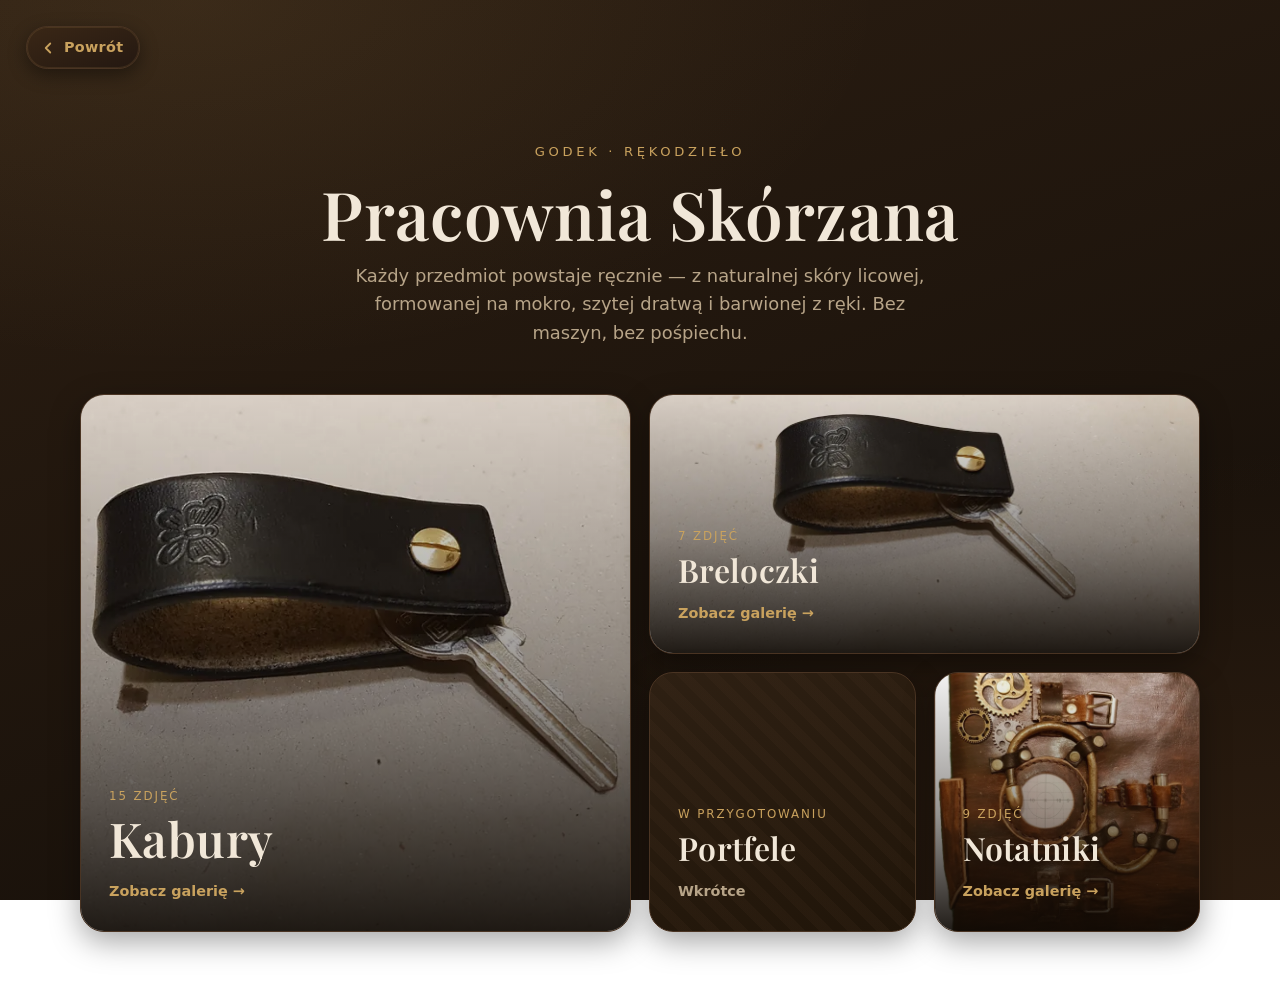
==== public_html/rekodzielo.html @ 63beb30d "Dodaj podstrone Pracownia Skorzana (galeria kabury/breloczki/notatniki) Co-Authored-By: Claude Opus " ====
<!DOCTYPE html>
<html lang="pl">
<head>
  <meta charset="UTF-8" />
  <meta name="viewport" content="width=device-width, initial-scale=1.0" />
  <meta name="description" content="Pracownia skórzana Godek — ręcznie szyte kabury, breloczki i okładki na notatniki. Skóra licowa, formowana i barwiona ręcznie." />
  <meta name="theme-color" content="#1a120b" />
  <title>Pracownia Skórzana — Godek</title>
  <link rel="preconnect" href="https://fonts.googleapis.com" />
  <link rel="preconnect" href="https://fonts.gstatic.com" crossorigin />
  <link rel="stylesheet" href="https://fonts.googleapis.com/css2?family=Playfair+Display:wght@500;600;700&display=swap" />
  <link rel="stylesheet" href="rekodzielo.css" />
</head>
<body>

  <!-- Powrót — skórzana zawieszka -->
  <a class="back-tag" href="index.html" aria-label="Powrót na stronę główną">
    <svg viewBox="0 0 24 24" width="18" height="18" aria-hidden="true"><path d="M15 18l-6-6 6-6" /></svg>
    <span>Powrót</span>
  </a>

  <main class="atelier">

    <header class="atelier__intro">
      <p class="atelier__eyebrow">Godek · rękodzieło</p>
      <h1>Pracownia Skórzana</h1>
      <p class="atelier__lead">
        Każdy przedmiot powstaje ręcznie — z naturalnej skóry licowej, formowanej na mokro,
        szytej dratwą i barwionej z ręki. Bez maszyn, bez pośpiechu.
      </p>
    </header>

    <section class="gallery" aria-label="Kategorie wyrobów skórzanych">

      <!-- KABURY — kafelek główny -->
      <article class="card card--hero" data-cat="kabury" data-count="15" tabindex="0" role="button"
               aria-label="Kabury — otwórz galerię (15 zdjęć)">
        <div class="card__media" style="background-image:url('img/skora/kabury/01.webp')"></div>
        <div class="card__overlay"></div>
        <div class="card__content">
          <span class="card__count">15 zdjęć</span>
          <h2>Kabury</h2>
          <p class="card__desc">Ręcznie szyte kabury na broń — formowane na mokro, dopasowane do modelu.</p>
          <span class="card__cta">Zobacz galerię →</span>
        </div>
      </article>

      <!-- BRELOCZKI -->
      <article class="card" data-cat="breloczki" data-count="7" tabindex="0" role="button"
               aria-label="Breloczki — otwórz galerię (7 zdjęć)">
        <div class="card__media" style="background-image:url('img/skora/breloczki/01.webp')"></div>
        <div class="card__overlay"></div>
        <div class="card__content">
          <span class="card__count">7 zdjęć</span>
          <h2>Breloczki</h2>
          <p class="card__desc">Skórzane drobiazgi z charakterem — na klucze i nie tylko.</p>
          <span class="card__cta">Zobacz galerię →</span>
        </div>
      </article>

      <!-- PORTFELE — wkrótce -->
      <article class="card card--soon" aria-label="Portfele — wkrótce">
        <div class="card__overlay"></div>
        <div class="card__content">
          <span class="card__count">w przygotowaniu</span>
          <h2>Portfele</h2>
          <p class="card__desc">Portfele i etui — galeria już wkrótce.</p>
          <span class="card__cta card__cta--muted">Wkrótce</span>
        </div>
      </article>

      <!-- NOTATNIKI -->
      <article class="card" data-cat="notatniki" data-count="9" tabindex="0" role="button"
               aria-label="Notatniki — otwórz galerię (9 zdjęć)">
        <div class="card__media" style="background-image:url('img/skora/notatniki/01.webp')"></div>
        <div class="card__overlay"></div>
        <div class="card__content">
          <span class="card__count">9 zdjęć</span>
          <h2>Notatniki</h2>
          <p class="card__desc">Okładki na notatniki — szyte i barwione ręcznie.</p>
          <span class="card__cta">Zobacz galerię →</span>
        </div>
      </article>

    </section>
  </main>

  <!-- Lightbox -->
  <div class="lightbox" id="lightbox" aria-hidden="true" role="dialog" aria-modal="true" aria-label="Galeria zdjęć">
    <button class="lightbox__close" type="button" aria-label="Zamknij">&times;</button>
    <button class="lightbox__nav lightbox__prev" type="button" aria-label="Poprzednie">&#8249;</button>
    <img class="lightbox__img" id="lightbox-img" src="" alt="" />
    <button class="lightbox__nav lightbox__next" type="button" aria-label="Następne">&#8250;</button>
    <span class="lightbox__counter" id="lightbox-counter"></span>
  </div>

  <script src="rekodzielo.js" defer></script>
</body>
</html>
---- public_html/rekodzielo.css ----
/* ============================================
   Godek — Pracownia Skórzana (podstrona)
   Ciepła, ciemna, „bespoke" estetyka
   ============================================ */
:root {
  --bg-1:    #1a120b;
  --bg-2:    #2c1e12;
  --card:    #241811;
  --border:  #4a3423;
  --brass:   #c9a25e;
  --brass-d: #a9823f;
  --text:    #f1e7d8;
  --muted:   #b7a488;
  --radius:  24px;
  --ease:    cubic-bezier(0.22, 1, 0.36, 1);
  --serif:   "Playfair Display", Georgia, "Times New Roman", serif;
  --sans:    system-ui, -apple-system, "Segoe UI", Roboto, sans-serif;
}

*, *::before, *::after { box-sizing: border-box; margin: 0; padding: 0; }

body {
  font-family: var(--sans);
  color: var(--text);
  min-height: 100vh;
  padding: clamp(16px, 4vw, 56px);
  line-height: 1.6;
  -webkit-font-smoothing: antialiased;
  /* Klimatyczne tło pracowni (CSS — brak zdjęcia warsztatu) */
  background:
    radial-gradient(120% 90% at 15% 0%, rgba(201, 162, 94, 0.10) 0%, transparent 45%),
    radial-gradient(130% 100% at 100% 100%, rgba(120, 72, 34, 0.18) 0%, transparent 50%),
    linear-gradient(160deg, var(--bg-2) 0%, var(--bg-1) 70%);
  background-attachment: fixed;
}

h1, h2 { font-family: var(--serif); font-weight: 600; letter-spacing: 0.01em; line-height: 1.1; }
a { color: inherit; text-decoration: none; }

/* ---------- Powrót — skórzana zawieszka ---------- */
.back-tag {
  position: fixed;
  top: clamp(14px, 3vw, 26px);
  left: clamp(14px, 3vw, 26px);
  z-index: 20;
  display: inline-flex;
  align-items: center;
  gap: 7px;
  padding: 9px 16px 9px 12px;
  font-size: 0.9rem;
  font-weight: 600;
  letter-spacing: 0.02em;
  color: var(--brass);
  background: linear-gradient(160deg, #3a2716, #241811);
  border: 1px solid var(--border);
  border-radius: 999px;
  box-shadow: 0 6px 18px rgba(0,0,0,0.4), inset 0 0 0 1px rgba(201,162,94,0.12);
  transition: transform 0.3s var(--ease), color 0.3s var(--ease), border-color 0.3s var(--ease);
}
.back-tag svg { fill: none; stroke: currentColor; stroke-width: 2.4; stroke-linecap: round; stroke-linejoin: round; }
.back-tag:hover { transform: translateX(-3px); color: #f0d9a6; border-color: var(--brass-d); }

/* ---------- Nagłówek ---------- */
.atelier { max-width: 1120px; margin: 0 auto; }
.atelier__intro { text-align: center; padding: clamp(48px, 9vw, 90px) 0 clamp(28px, 5vw, 46px); }
.atelier__eyebrow {
  font-size: 0.82rem; letter-spacing: 0.28em; text-transform: uppercase;
  color: var(--brass); margin-bottom: 0.9rem;
}
.atelier__intro h1 {
  font-size: clamp(2.4rem, 6.5vw, 4.2rem);
  color: var(--text);
  margin-bottom: 0.7rem;
}
.atelier__lead {
  max-width: 52ch; margin: 0 auto;
  color: var(--muted); font-size: clamp(1rem, 1.4vw, 1.12rem);
}

/* ---------- Bento galeria ---------- */
.gallery {
  display: grid;
  gap: 18px;
  grid-template-columns: repeat(4, 1fr);
  grid-template-rows: 260px 260px;
  grid-template-areas:
    "kabury kabury breloczki breloczki"
    "kabury kabury portfele  notatniki";
}
.card:nth-child(1) { grid-area: kabury; }
.card:nth-child(2) { grid-area: breloczki; }
.card:nth-child(3) { grid-area: portfele; }
.card:nth-child(4) { grid-area: notatniki; }

/* ---------- Kafelek ---------- */
.card {
  position: relative;
  border-radius: var(--radius);
  border: 1px solid var(--border);
  overflow: hidden;
  cursor: pointer;
  background: var(--card);
  box-shadow: 0 10px 30px rgba(0,0,0,0.35);
  transition: transform 0.4s var(--ease), box-shadow 0.4s var(--ease), border-color 0.4s var(--ease);
}
.card:hover, .card:focus-visible {
  transform: translateY(-5px);
  box-shadow: 0 18px 44px rgba(0,0,0,0.5);
  border-color: var(--brass-d);
  outline: none;
}

.card__media {
  position: absolute; inset: 0;
  background-size: cover;
  background-position: center;
  transition: transform 0.7s var(--ease);
}
.card:hover .card__media, .card:focus-visible .card__media { transform: scale(1.07); }

.card__overlay {
  position: absolute; inset: 0;
  background: linear-gradient(to top, rgba(15,10,5,0.92) 0%, rgba(20,14,8,0.45) 45%, rgba(20,14,8,0.05) 100%);
}

.card__content {
  position: absolute; inset: 0;
  display: flex; flex-direction: column; justify-content: flex-end;
  padding: clamp(18px, 2.4vw, 28px);
  z-index: 1;
}
.card__count {
  font-size: 0.74rem; letter-spacing: 0.16em; text-transform: uppercase;
  color: var(--brass); margin-bottom: 0.4rem;
}
.card__content h2 { font-size: clamp(1.5rem, 2.6vw, 2rem); color: var(--text); }
.card--hero .card__content h2 { font-size: clamp(2rem, 4vw, 3rem); }

.card__desc {
  color: rgba(241, 231, 216, 0.82);
  font-size: 0.94rem;
  margin-top: 0.5rem;
  max-width: 42ch;
}
.card__cta {
  margin-top: 0.9rem;
  font-size: 0.9rem; font-weight: 600;
  color: var(--brass);
  transition: letter-spacing 0.3s var(--ease);
}
.card:hover .card__cta { letter-spacing: 0.03em; }
.card__cta--muted { color: var(--muted); cursor: default; }

/* Odsłanianie opisu na hover — tylko tam, gdzie jest kursor (desktop) */
@media (hover: hover) {
  .card__desc {
    max-height: 0; opacity: 0; margin-top: 0;
    overflow: hidden;
    transition: max-height 0.45s var(--ease), opacity 0.35s var(--ease), margin-top 0.45s var(--ease);
  }
  .card:hover .card__desc, .card:focus-visible .card__desc {
    max-height: 6rem; opacity: 1; margin-top: 0.5rem;
  }
}

/* ---------- Kafelek „Wkrótce" ---------- */
.card--soon {
  cursor: default;
  background:
    repeating-linear-gradient(45deg, rgba(74,52,35,0.15) 0 10px, transparent 10px 20px),
    linear-gradient(160deg, #2e2013, #201509);
}
.card--soon:hover { transform: none; box-shadow: 0 10px 30px rgba(0,0,0,0.35); border-color: var(--border); }
.card--soon .card__overlay { background: none; }

/* ============================================
   LIGHTBOX
   ============================================ */
.lightbox {
  position: fixed; inset: 0; z-index: 50;
  display: none;
  align-items: center; justify-content: center;
  background: rgba(10, 7, 3, 0.94);
  padding: 4vh 3vw;
}
.lightbox.is-open { display: flex; }
.lightbox__img {
  max-width: min(92vw, 1200px);
  max-height: 86vh;
  border-radius: 12px;
  box-shadow: 0 20px 60px rgba(0,0,0,0.6);
  border: 1px solid var(--border);
}
.lightbox__close {
  position: absolute; top: 18px; right: 24px;
  font-size: 2.4rem; line-height: 1;
  color: var(--text); background: none; border: none; cursor: pointer;
  opacity: 0.8; transition: opacity 0.2s, transform 0.2s;
}
.lightbox__close:hover { opacity: 1; transform: scale(1.1); }
.lightbox__nav {
  position: absolute; top: 50%; transform: translateY(-50%);
  width: 54px; height: 54px;
  font-size: 2rem; line-height: 1;
  color: var(--text);
  background: rgba(40, 26, 15, 0.6);
  border: 1px solid var(--border);
  border-radius: 50%;
  cursor: pointer;
  display: grid; place-items: center;
  transition: background 0.25s, color 0.25s, transform 0.25s;
}
.lightbox__nav:hover { background: var(--brass-d); color: #1a120b; }
.lightbox__prev { left: clamp(10px, 3vw, 32px); }
.lightbox__next { right: clamp(10px, 3vw, 32px); }
.lightbox__counter {
  position: absolute; bottom: 20px; left: 50%; transform: translateX(-50%);
  font-size: 0.9rem; letter-spacing: 0.1em; color: var(--muted);
}

/* ============================================
   RESPONSYWNOŚĆ
   ============================================ */
@media (max-width: 820px) {
  .gallery {
    grid-template-columns: repeat(2, 1fr);
    grid-template-rows: repeat(3, 220px);
    grid-template-areas:
      "kabury    kabury"
      "breloczki notatniki"
      "portfele  portfele";
  }
}
@media (max-width: 520px) {
  .gallery {
    grid-template-columns: 1fr;
    grid-template-rows: none;
    grid-auto-rows: 240px;
    grid-template-areas: "kabury" "breloczki" "notatniki" "portfele";
  }
  .lightbox__nav { width: 44px; height: 44px; font-size: 1.6rem; }
}

/* ---------- Dostępność ---------- */
:where(a, .card, button):focus-visible { outline: 3px solid var(--brass); outline-offset: 3px; }
@media (prefers-reduced-motion: reduce) {
  *, *::before, *::after { transition-duration: 0.001ms !important; }
}
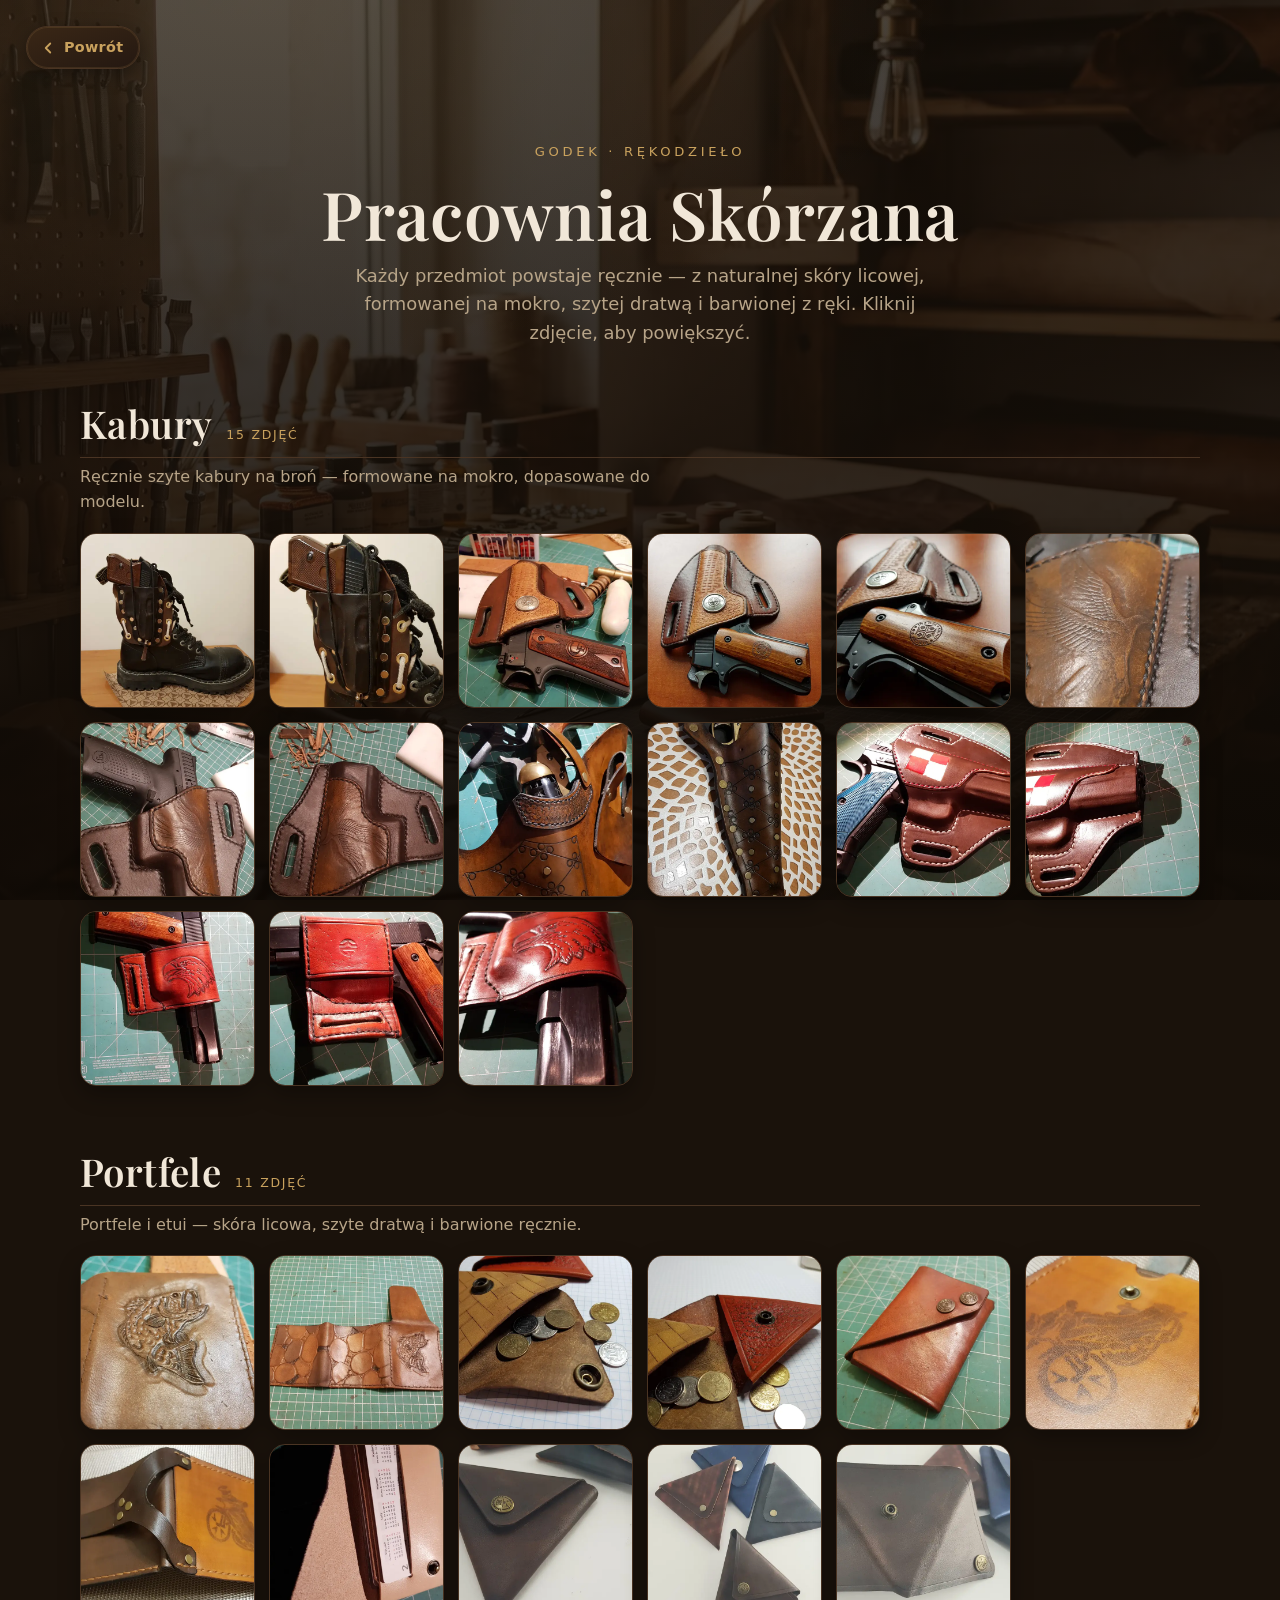
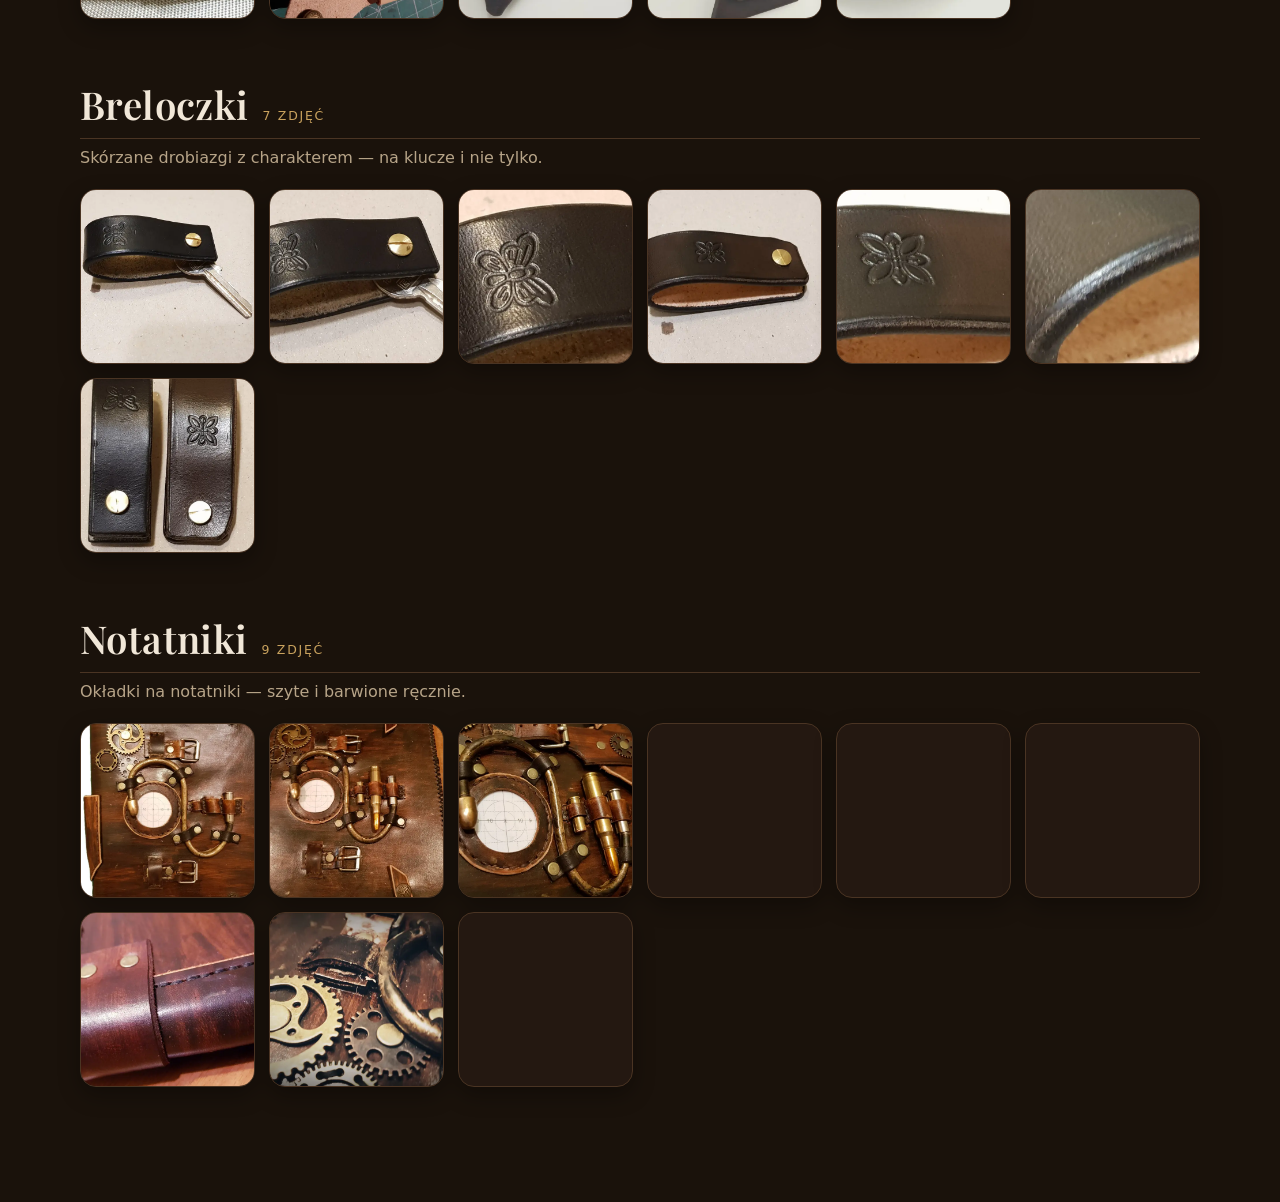
==== commit bf02d831: "Pracownia Skorzana: tlo + miniaturki z powiekszaniem (4 kategorie) Co-Authored-By: Claude Opus 4.8 <" ====
--- a/public_html/rekodzielo.html
+++ b/public_html/rekodzielo.html
@@ -3,7 +3,7 @@
 <head>
   <meta charset="UTF-8" />
   <meta name="viewport" content="width=device-width, initial-scale=1.0" />
-  <meta name="description" content="Pracownia skórzana Godek — ręcznie szyte kabury, breloczki i okładki na notatniki. Skóra licowa, formowana i barwiona ręcznie." />
+  <meta name="description" content="Pracownia skórzana Godek — ręcznie szyte kabury, portfele, breloczki i okładki na notatniki. Skóra licowa, formowana i barwiona ręcznie." />
   <meta name="theme-color" content="#1a120b" />
   <title>Pracownia Skórzana — Godek</title>
   <link rel="preconnect" href="https://fonts.googleapis.com" />
@@ -12,6 +12,9 @@
   <link rel="stylesheet" href="rekodzielo.css" />
 </head>
 <body>
+
+  <!-- Tło pracowni -->
+  <div class="bg" aria-hidden="true"></div>
 
   <!-- Powrót — skórzana zawieszka -->
   <a class="back-tag" href="index.html" aria-label="Powrót na stronę główną">
@@ -26,67 +29,54 @@
       <h1>Pracownia Skórzana</h1>
       <p class="atelier__lead">
         Każdy przedmiot powstaje ręcznie — z naturalnej skóry licowej, formowanej na mokro,
-        szytej dratwą i barwionej z ręki. Bez maszyn, bez pośpiechu.
+        szytej dratwą i barwionej z ręki. Kliknij zdjęcie, aby powiększyć.
       </p>
     </header>
 
-    <section class="gallery" aria-label="Kategorie wyrobów skórzanych">
+    <!-- KABURY -->
+    <section class="cat">
+      <div class="cat__head">
+        <h2>Kabury</h2>
+        <span class="cat__count">15 zdjęć</span>
+      </div>
+      <p class="cat__desc">Ręcznie szyte kabury na broń — formowane na mokro, dopasowane do modelu.</p>
+      <div class="thumbs" data-cat="kabury" data-count="15" data-label="Kabura"></div>
+    </section>
 
-      <!-- KABURY — kafelek główny -->
-      <article class="card card--hero" data-cat="kabury" data-count="15" tabindex="0" role="button"
-               aria-label="Kabury — otwórz galerię (15 zdjęć)">
-        <div class="card__media" style="background-image:url('img/skora/kabury/01.webp')"></div>
-        <div class="card__overlay"></div>
-        <div class="card__content">
-          <span class="card__count">15 zdjęć</span>
-          <h2>Kabury</h2>
-          <p class="card__desc">Ręcznie szyte kabury na broń — formowane na mokro, dopasowane do modelu.</p>
-          <span class="card__cta">Zobacz galerię →</span>
-        </div>
-      </article>
+    <!-- PORTFELE -->
+    <section class="cat">
+      <div class="cat__head">
+        <h2>Portfele</h2>
+        <span class="cat__count">11 zdjęć</span>
+      </div>
+      <p class="cat__desc">Portfele i etui — skóra licowa, szyte dratwą i barwione ręcznie.</p>
+      <div class="thumbs" data-cat="portfele" data-count="11" data-label="Portfel"></div>
+    </section>
 
-      <!-- BRELOCZKI -->
-      <article class="card" data-cat="breloczki" data-count="7" tabindex="0" role="button"
-               aria-label="Breloczki — otwórz galerię (7 zdjęć)">
-        <div class="card__media" style="background-image:url('img/skora/breloczki/01.webp')"></div>
-        <div class="card__overlay"></div>
-        <div class="card__content">
-          <span class="card__count">7 zdjęć</span>
-          <h2>Breloczki</h2>
-          <p class="card__desc">Skórzane drobiazgi z charakterem — na klucze i nie tylko.</p>
-          <span class="card__cta">Zobacz galerię →</span>
-        </div>
-      </article>
+    <!-- BRELOCZKI -->
+    <section class="cat">
+      <div class="cat__head">
+        <h2>Breloczki</h2>
+        <span class="cat__count">7 zdjęć</span>
+      </div>
+      <p class="cat__desc">Skórzane drobiazgi z charakterem — na klucze i nie tylko.</p>
+      <div class="thumbs" data-cat="breloczki" data-count="7" data-label="Breloczek"></div>
+    </section>
 
-      <!-- PORTFELE — wkrótce -->
-      <article class="card card--soon" aria-label="Portfele — wkrótce">
-        <div class="card__overlay"></div>
-        <div class="card__content">
-          <span class="card__count">w przygotowaniu</span>
-          <h2>Portfele</h2>
-          <p class="card__desc">Portfele i etui — galeria już wkrótce.</p>
-          <span class="card__cta card__cta--muted">Wkrótce</span>
-        </div>
-      </article>
+    <!-- NOTATNIKI -->
+    <section class="cat">
+      <div class="cat__head">
+        <h2>Notatniki</h2>
+        <span class="cat__count">9 zdjęć</span>
+      </div>
+      <p class="cat__desc">Okładki na notatniki — szyte i barwione ręcznie.</p>
+      <div class="thumbs" data-cat="notatniki" data-count="9" data-label="Notatnik"></div>
+    </section>
 
-      <!-- NOTATNIKI -->
-      <article class="card" data-cat="notatniki" data-count="9" tabindex="0" role="button"
-               aria-label="Notatniki — otwórz galerię (9 zdjęć)">
-        <div class="card__media" style="background-image:url('img/skora/notatniki/01.webp')"></div>
-        <div class="card__overlay"></div>
-        <div class="card__content">
-          <span class="card__count">9 zdjęć</span>
-          <h2>Notatniki</h2>
-          <p class="card__desc">Okładki na notatniki — szyte i barwione ręcznie.</p>
-          <span class="card__cta">Zobacz galerię →</span>
-        </div>
-      </article>
-
-    </section>
   </main>
 
   <!-- Lightbox -->
-  <div class="lightbox" id="lightbox" aria-hidden="true" role="dialog" aria-modal="true" aria-label="Galeria zdjęć">
+  <div class="lightbox" id="lightbox" aria-hidden="true" role="dialog" aria-modal="true" aria-label="Powiększone zdjęcie">
     <button class="lightbox__close" type="button" aria-label="Zamknij">&times;</button>
     <button class="lightbox__nav lightbox__prev" type="button" aria-label="Poprzednie">&#8249;</button>
     <img class="lightbox__img" id="lightbox-img" src="" alt="" />
--- a/public_html/rekodzielo.css
+++ b/public_html/rekodzielo.css
@@ -25,13 +25,20 @@
   min-height: 100vh;
   padding: clamp(16px, 4vw, 56px);
   line-height: 1.6;
+  background: var(--bg-1);
   -webkit-font-smoothing: antialiased;
-  /* Klimatyczne tło pracowni (CSS — brak zdjęcia warsztatu) */
+}
+
+/* ---------- Tło pracowni (obraz + nakładka) ---------- */
+.bg {
+  position: fixed; inset: 0; z-index: -2;
+  background: url("img/tlo-skora.webp") center / cover no-repeat fixed;
+}
+.bg::after {
+  content: ""; position: absolute; inset: 0;
   background:
-    radial-gradient(120% 90% at 15% 0%, rgba(201, 162, 94, 0.10) 0%, transparent 45%),
-    radial-gradient(130% 100% at 100% 100%, rgba(120, 72, 34, 0.18) 0%, transparent 50%),
-    linear-gradient(160deg, var(--bg-2) 0%, var(--bg-1) 70%);
-  background-attachment: fixed;
+    radial-gradient(120% 90% at 20% 0%, rgba(201,162,94,0.10) 0%, transparent 45%),
+    linear-gradient(180deg, rgba(20,14,8,0.78) 0%, rgba(20,14,8,0.88) 55%, rgba(15,10,5,0.96) 100%);
 }
 
 h1, h2 { font-family: var(--serif); font-weight: 600; letter-spacing: 0.01em; line-height: 1.1; }
@@ -43,13 +50,9 @@
   top: clamp(14px, 3vw, 26px);
   left: clamp(14px, 3vw, 26px);
   z-index: 20;
-  display: inline-flex;
-  align-items: center;
-  gap: 7px;
+  display: inline-flex; align-items: center; gap: 7px;
   padding: 9px 16px 9px 12px;
-  font-size: 0.9rem;
-  font-weight: 600;
-  letter-spacing: 0.02em;
+  font-size: 0.9rem; font-weight: 600; letter-spacing: 0.02em;
   color: var(--brass);
   background: linear-gradient(160deg, #3a2716, #241811);
   border: 1px solid var(--border);
@@ -62,131 +65,76 @@
 
 /* ---------- Nagłówek ---------- */
 .atelier { max-width: 1120px; margin: 0 auto; }
-.atelier__intro { text-align: center; padding: clamp(48px, 9vw, 90px) 0 clamp(28px, 5vw, 46px); }
+.atelier__intro { text-align: center; padding: clamp(48px, 9vw, 90px) 0 clamp(32px, 5vw, 54px); }
 .atelier__eyebrow {
   font-size: 0.82rem; letter-spacing: 0.28em; text-transform: uppercase;
   color: var(--brass); margin-bottom: 0.9rem;
 }
-.atelier__intro h1 {
-  font-size: clamp(2.4rem, 6.5vw, 4.2rem);
-  color: var(--text);
-  margin-bottom: 0.7rem;
+.atelier__intro h1 { font-size: clamp(2.4rem, 6.5vw, 4.2rem); color: var(--text); margin-bottom: 0.7rem; }
+.atelier__lead { max-width: 54ch; margin: 0 auto; color: var(--muted); font-size: clamp(1rem, 1.4vw, 1.12rem); }
+
+/* ---------- Sekcja kategorii ---------- */
+.cat { margin-bottom: clamp(38px, 6vw, 64px); }
+.cat__head {
+  display: flex; align-items: baseline; gap: 14px;
+  padding-bottom: 12px; margin-bottom: 6px;
+  border-bottom: 1px solid var(--border);
 }
-.atelier__lead {
-  max-width: 52ch; margin: 0 auto;
-  color: var(--muted); font-size: clamp(1rem, 1.4vw, 1.12rem);
+.cat__head h2 { font-size: clamp(1.6rem, 3.2vw, 2.4rem); color: var(--text); }
+.cat__count {
+  font-size: 0.78rem; letter-spacing: 0.14em; text-transform: uppercase; color: var(--brass);
 }
+.cat__desc { color: var(--muted); margin-bottom: 18px; max-width: 60ch; }
 
-/* ---------- Bento galeria ---------- */
-.gallery {
+/* ---------- Siatka miniaturek ---------- */
+.thumbs {
   display: grid;
-  gap: 18px;
-  grid-template-columns: repeat(4, 1fr);
-  grid-template-rows: 260px 260px;
-  grid-template-areas:
-    "kabury kabury breloczki breloczki"
-    "kabury kabury portfele  notatniki";
+  gap: 14px;
+  grid-template-columns: repeat(auto-fill, minmax(150px, 1fr));
 }
-.card:nth-child(1) { grid-area: kabury; }
-.card:nth-child(2) { grid-area: breloczki; }
-.card:nth-child(3) { grid-area: portfele; }
-.card:nth-child(4) { grid-area: notatniki; }
-
-/* ---------- Kafelek ---------- */
-.card {
+.thumb {
   position: relative;
-  border-radius: var(--radius);
+  aspect-ratio: 1 / 1;
   border: 1px solid var(--border);
+  border-radius: 16px;
   overflow: hidden;
+  padding: 0;
   cursor: pointer;
   background: var(--card);
-  box-shadow: 0 10px 30px rgba(0,0,0,0.35);
-  transition: transform 0.4s var(--ease), box-shadow 0.4s var(--ease), border-color 0.4s var(--ease);
+  box-shadow: 0 8px 22px rgba(0,0,0,0.32);
+  transition: transform 0.35s var(--ease), box-shadow 0.35s var(--ease), border-color 0.35s var(--ease);
 }
-.card:hover, .card:focus-visible {
-  transform: translateY(-5px);
-  box-shadow: 0 18px 44px rgba(0,0,0,0.5);
+.thumb img {
+  width: 100%; height: 100%;
+  object-fit: cover; display: block;
+  transition: transform 0.5s var(--ease);
+}
+.thumb::after {
+  content: ""; position: absolute; inset: 0;
+  background: linear-gradient(to top, rgba(15,10,5,0.35), transparent 55%);
+  opacity: 0; transition: opacity 0.35s var(--ease);
+}
+.thumb:hover, .thumb:focus-visible {
+  transform: translateY(-4px);
+  box-shadow: 0 16px 36px rgba(0,0,0,0.5);
   border-color: var(--brass-d);
   outline: none;
 }
-
-.card__media {
-  position: absolute; inset: 0;
-  background-size: cover;
-  background-position: center;
-  transition: transform 0.7s var(--ease);
-}
-.card:hover .card__media, .card:focus-visible .card__media { transform: scale(1.07); }
-
-.card__overlay {
-  position: absolute; inset: 0;
-  background: linear-gradient(to top, rgba(15,10,5,0.92) 0%, rgba(20,14,8,0.45) 45%, rgba(20,14,8,0.05) 100%);
-}
-
-.card__content {
-  position: absolute; inset: 0;
-  display: flex; flex-direction: column; justify-content: flex-end;
-  padding: clamp(18px, 2.4vw, 28px);
-  z-index: 1;
-}
-.card__count {
-  font-size: 0.74rem; letter-spacing: 0.16em; text-transform: uppercase;
-  color: var(--brass); margin-bottom: 0.4rem;
-}
-.card__content h2 { font-size: clamp(1.5rem, 2.6vw, 2rem); color: var(--text); }
-.card--hero .card__content h2 { font-size: clamp(2rem, 4vw, 3rem); }
-
-.card__desc {
-  color: rgba(241, 231, 216, 0.82);
-  font-size: 0.94rem;
-  margin-top: 0.5rem;
-  max-width: 42ch;
-}
-.card__cta {
-  margin-top: 0.9rem;
-  font-size: 0.9rem; font-weight: 600;
-  color: var(--brass);
-  transition: letter-spacing 0.3s var(--ease);
-}
-.card:hover .card__cta { letter-spacing: 0.03em; }
-.card__cta--muted { color: var(--muted); cursor: default; }
-
-/* Odsłanianie opisu na hover — tylko tam, gdzie jest kursor (desktop) */
-@media (hover: hover) {
-  .card__desc {
-    max-height: 0; opacity: 0; margin-top: 0;
-    overflow: hidden;
-    transition: max-height 0.45s var(--ease), opacity 0.35s var(--ease), margin-top 0.45s var(--ease);
-  }
-  .card:hover .card__desc, .card:focus-visible .card__desc {
-    max-height: 6rem; opacity: 1; margin-top: 0.5rem;
-  }
-}
-
-/* ---------- Kafelek „Wkrótce" ---------- */
-.card--soon {
-  cursor: default;
-  background:
-    repeating-linear-gradient(45deg, rgba(74,52,35,0.15) 0 10px, transparent 10px 20px),
-    linear-gradient(160deg, #2e2013, #201509);
-}
-.card--soon:hover { transform: none; box-shadow: 0 10px 30px rgba(0,0,0,0.35); border-color: var(--border); }
-.card--soon .card__overlay { background: none; }
+.thumb:hover img, .thumb:focus-visible img { transform: scale(1.08); }
+.thumb:hover::after, .thumb:focus-visible::after { opacity: 1; }
 
 /* ============================================
    LIGHTBOX
    ============================================ */
 .lightbox {
   position: fixed; inset: 0; z-index: 50;
-  display: none;
-  align-items: center; justify-content: center;
+  display: none; align-items: center; justify-content: center;
   background: rgba(10, 7, 3, 0.94);
   padding: 4vh 3vw;
 }
 .lightbox.is-open { display: flex; }
 .lightbox__img {
-  max-width: min(92vw, 1200px);
-  max-height: 86vh;
+  max-width: min(92vw, 1200px); max-height: 86vh;
   border-radius: 12px;
   box-shadow: 0 20px 60px rgba(0,0,0,0.6);
   border: 1px solid var(--border);
@@ -200,15 +148,12 @@
 .lightbox__close:hover { opacity: 1; transform: scale(1.1); }
 .lightbox__nav {
   position: absolute; top: 50%; transform: translateY(-50%);
-  width: 54px; height: 54px;
-  font-size: 2rem; line-height: 1;
+  width: 54px; height: 54px; font-size: 2rem; line-height: 1;
   color: var(--text);
   background: rgba(40, 26, 15, 0.6);
-  border: 1px solid var(--border);
-  border-radius: 50%;
-  cursor: pointer;
-  display: grid; place-items: center;
-  transition: background 0.25s, color 0.25s, transform 0.25s;
+  border: 1px solid var(--border); border-radius: 50%;
+  cursor: pointer; display: grid; place-items: center;
+  transition: background 0.25s, color 0.25s;
 }
 .lightbox__nav:hover { background: var(--brass-d); color: #1a120b; }
 .lightbox__prev { left: clamp(10px, 3vw, 32px); }
@@ -218,31 +163,15 @@
   font-size: 0.9rem; letter-spacing: 0.1em; color: var(--muted);
 }
 
-/* ============================================
-   RESPONSYWNOŚĆ
-   ============================================ */
-@media (max-width: 820px) {
-  .gallery {
-    grid-template-columns: repeat(2, 1fr);
-    grid-template-rows: repeat(3, 220px);
-    grid-template-areas:
-      "kabury    kabury"
-      "breloczki notatniki"
-      "portfele  portfele";
-  }
-}
-@media (max-width: 520px) {
-  .gallery {
-    grid-template-columns: 1fr;
-    grid-template-rows: none;
-    grid-auto-rows: 240px;
-    grid-template-areas: "kabury" "breloczki" "notatniki" "portfele";
-  }
+/* ---------- Responsywność ---------- */
+@media (max-width: 560px) {
+  .thumbs { grid-template-columns: repeat(auto-fill, minmax(120px, 1fr)); gap: 10px; }
   .lightbox__nav { width: 44px; height: 44px; font-size: 1.6rem; }
 }
 
 /* ---------- Dostępność ---------- */
-:where(a, .card, button):focus-visible { outline: 3px solid var(--brass); outline-offset: 3px; }
+:where(a, button, .thumb):focus-visible { outline: 3px solid var(--brass); outline-offset: 3px; }
 @media (prefers-reduced-motion: reduce) {
+  .bg { background-attachment: scroll; }
   *, *::before, *::after { transition-duration: 0.001ms !important; }
 }
